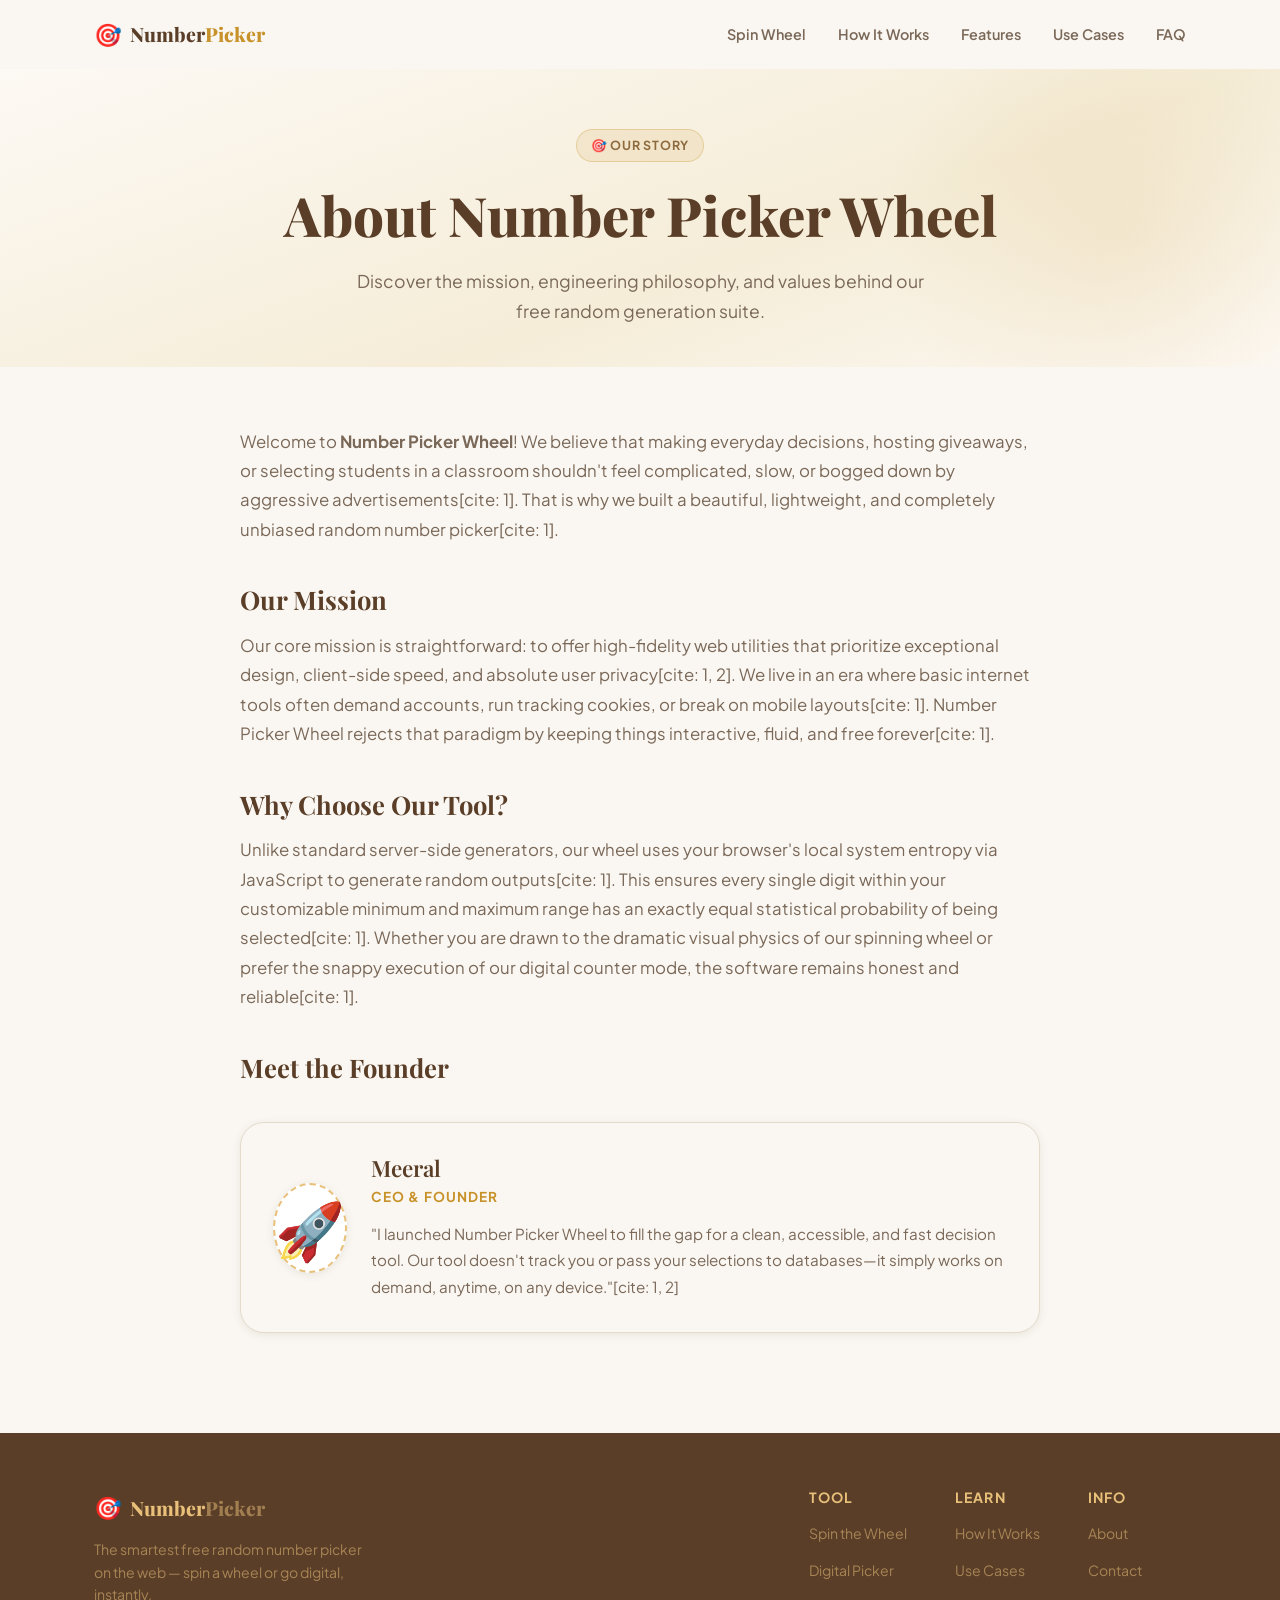
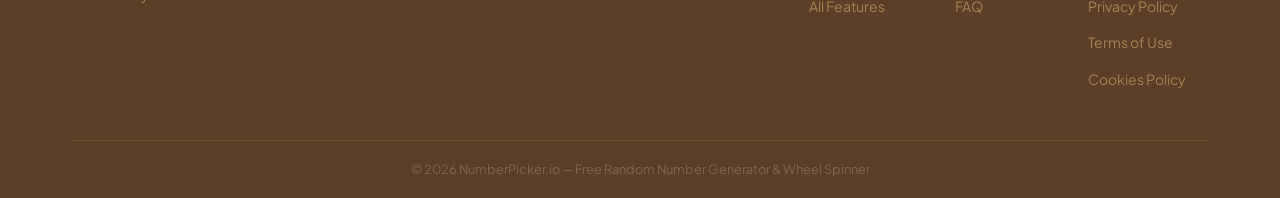
==== about.html @ 6db98307 "Create about.html" ====
<!DOCTYPE html>
<html lang="en">
<head>
  <meta charset="UTF-8" />
  <meta name="viewport" content="width=device-width, initial-scale=1.0" />
  <title>About Us — Number Picker Wheel</title>
  <meta name="description" content="Meet the team behind Number Picker Wheel. Founded by Meeral to provide a clean, fair, and fast random number generation experience." />
  <link rel="canonical" href="https://numberpicker.github.io/about.html" />
  <link rel="icon" type="image/png" sizes="32x32" href="/favicon.png">

  <!-- Fonts -->
  <link rel="preconnect" href="https://fonts.googleapis.com" />
  <link rel="preconnect" href="https://fonts.gstatic.com" crossorigin />
  <link href="https://fonts.googleapis.com/css2?family=Playfair+Display:wght@700;800&family=Plus+Jakarta+Sans:wght@400;600;700;800&display=swap" rel="stylesheet" />

  <link rel="stylesheet" href="css/style.css" />
  <style>
    .about-page-content {
      padding: 60px 0 100px;
      max-width: 800px;
      margin: 0 auto;
    }
    .about-page-content h2 {
      font-size: 1.6rem;
      margin: 40px 0 16px;
      color: var(--brown);
    }
    .about-page-content p {
      margin-bottom: 20px;
      font-size: 1.05rem;
      line-height: 1.75;
    }
    .team-card {
      background: var(--cream);
      border: 1px solid var(--cream-border);
      border-radius: var(--radius-lg);
      padding: 32px;
      margin-top: 40px;
      display: flex;
      align-items: center;
      gap: 24px;
      box-shadow: var(--shadow-sm);
    }
    .team-avatar {
      font-size: 3.5rem;
      background: var(--white);
      width: 90px;
      height: 90px;
      display: flex;
      align-items: center;
      justify-content: center;
      border-radius: 50%;
      box-shadow: var(--shadow-sm);
      border: 2px dashed var(--gold-light);
    }
    .team-info h3 {
      font-size: 1.4rem;
      margin-bottom: 4px;
    }
    .team-role {
      font-size: 0.85rem;
      text-transform: uppercase;
      letter-spacing: 0.08em;
      color: var(--gold);
      font-weight: 700;
      margin-bottom: 12px;
    }
    @media (max-width: 640px) {
      .team-card { flex-direction: column; text-align: center; padding: 24px; }
    }
  </style>
</head>
<body>

<!-- Header Placeholder -->
<div id="header-placeholder"></div>

<!-- ═══════════════════════════════════════════════════════
     HERO SECTION
═══════════════════════════════════════════════════════ -->
<section class="hero" style="padding: 60px 0 40px; text-align: center;">
  <div class="container">
    <div class="hero-badge">🎯 Our Story</div>
    <h1>About Number Picker Wheel</h1>
    <p class="hero-sub" style="margin-bottom: 0; max-width: 600px; margin-left: auto; margin-right: auto;">
      Discover the mission, engineering philosophy, and values behind our free random generation suite.
    </p>
  </div>
</section>

<!-- ═══════════════════════════════════════════════════════
     CONTENT SECTION
═══════════════════════════════════════════════════════ -->
<div class="container">
  <article class="about-page-content">
    <p>Welcome to <strong>Number Picker Wheel</strong>! We believe that making everyday decisions, hosting giveaways, or selecting students in a classroom shouldn't feel complicated, slow, or bogged down by aggressive advertisements[cite: 1]. That is why we built a beautiful, lightweight, and completely unbiased random number picker[cite: 1].</p>
    
    <h2>Our Mission</h2>
    <p>Our core mission is straightforward: to offer high-fidelity web utilities that prioritize exceptional design, client-side speed, and absolute user privacy[cite: 1, 2]. We live in an era where basic internet tools often demand accounts, run tracking cookies, or break on mobile layouts[cite: 1]. Number Picker Wheel rejects that paradigm by keeping things interactive, fluid, and free forever[cite: 1].</p>

    <h2>Why Choose Our Tool?</h2>
    <p>Unlike standard server-side generators, our wheel uses your browser's local system entropy via JavaScript to generate random outputs[cite: 1]. This ensures every single digit within your customizable minimum and maximum range has an exactly equal statistical probability of being selected[cite: 1]. Whether you are drawn to the dramatic visual physics of our spinning wheel or prefer the snappy execution of our digital counter mode, the software remains honest and reliable[cite: 1].</p>

    <h2>Meet the Founder</h2>
    <div class="team-card">
      <div class="team-avatar" aria-hidden="true">🚀</div>
      <div class="team-info">
        <h3>Meeral</h3>
        <div class="team-role">CEO &amp; Founder</div>
        <p style="margin: 0; font-size: 0.95rem;">"I launched Number Picker Wheel to fill the gap for a clean, accessible, and fast decision tool. Our tool doesn't track you or pass your selections to databases—it simply works on demand, anytime, on any device."[cite: 1, 2]</p>
      </div>
    </div>
  </article>
</div>

<!-- Footer Placeholder -->
<div id="footer-placeholder"></div>

<!-- Scripts -->
<script src="js/header.js" defer></script>
<script src="js/footer.js" defer></script>

</body>
</html>
---- css/style.css ----
/* ============================================================
   NUMBER PICKER — Stylesheet
   ============================================================ */

/* ── Tokens ─────────────────────────────────────────────── */
:root {
  --cream: #FAF7F2;
  --cream-dark: #F0EBE1;
  --cream-border: #E4DBCC;
  --gold: #C8922A;
  --gold-light: #E8C07A;
  --gold-dark: #8E6B3E;
  --brown: #5A3E28;
  --brown-light: #7A5230;
  --red: #C0392B;
  --text: #2C1810;
  --text-muted: #7A6858;
  --text-light: #A89380;
  --white: #FFFFFF;
  --shadow-sm: 0 2px 8px rgba(90,62,40,0.10);
  --shadow-md: 0 6px 24px rgba(90,62,40,0.13);
  --shadow-lg: 0 16px 48px rgba(90,62,40,0.16);
  --radius: 16px;
  --radius-sm: 10px;
  --radius-lg: 24px;
  --transition: 0.25s ease;
}

/* ── Reset ───────────────────────────────────────────────── */
*, *::before, *::after { box-sizing: border-box; margin: 0; padding: 0; }
html { scroll-behavior: smooth; font-size: 16px; }
body {
  font-family: 'Plus Jakarta Sans', sans-serif;
  background: var(--cream);
  color: var(--text);
  line-height: 1.65;
  overflow-x: hidden;
}
img { max-width: 100%; display: block; }
a { color: var(--gold-dark); text-decoration: none; }
a:hover { color: var(--gold); }
ul { list-style: none; }
button { cursor: pointer; border: none; background: none; font-family: inherit; }

/* ── Typography ──────────────────────────────────────────── */
h1, h2, h3, h4 {
  font-family: 'Playfair Display', serif;
  line-height: 1.2;
  color: var(--brown);
}
h1 { font-size: clamp(2.2rem, 5vw, 3.4rem); font-weight: 800; }
h2 { font-size: clamp(1.6rem, 3.5vw, 2.4rem); font-weight: 700; }
h3 { font-size: 1.25rem; font-weight: 600; }
p { color: var(--text-muted); }

/* ── Layout ──────────────────────────────────────────────── */
.container { max-width: 1140px; margin: 0 auto; padding: 0 24px; }
.section { padding: 80px 0; }
.section-label {
  display: inline-block;
  font-size: 0.75rem;
  font-weight: 700;
  letter-spacing: 0.12em;
  text-transform: uppercase;
  color: var(--gold);
  background: rgba(200,146,42,0.1);
  padding: 4px 12px;
  border-radius: 100px;
  margin-bottom: 14px;
}
.section-header { text-align: center; margin-bottom: 56px; }
.section-header p { max-width: 560px; margin: 12px auto 0; font-size: 1.05rem; }

.hidden { display: none !important; }

/* ── Header ──────────────────────────────────────────────── */
.site-header {
  position: sticky;
  top: 0;
  z-index: 100;
  background: rgba(250,247,242,0.92);
  backdrop-filter: blur(14px);
  border-bottom: 1px solid transparent;
  transition: border-color var(--transition), box-shadow var(--transition);
}
.site-header.scrolled {
  border-color: var(--cream-border);
  box-shadow: var(--shadow-sm);
}
.header-inner {
  display: flex;
  align-items: center;
  justify-content: space-between;
  height: 68px;
  max-width: 1140px;
  margin: 0 auto;
  padding: 0 24px;
}
.logo {
  display: flex;
  align-items: center;
  gap: 8px;
  font-family: 'Playfair Display', serif;
  font-size: 1.22rem;
  font-weight: 800;
  color: var(--brown);
}
.logo:hover { color: var(--brown); }
.logo-icon { font-size: 1.4rem; }
.logo-dot { color: var(--gold); }
.main-nav ul { display: flex; gap: 32px; align-items: center; }
.main-nav a {
  font-size: 0.9rem;
  font-weight: 600;
  color: var(--text-muted);
  transition: color var(--transition);
}
.main-nav a:hover { color: var(--brown); }
.hamburger { display: none; flex-direction: column; gap: 5px; padding: 4px; }
.hamburger span {
  display: block; width: 22px; height: 2px;
  background: var(--brown);
  border-radius: 2px;
  transition: transform 0.2s, opacity 0.2s;
}
.hamburger.active span:nth-child(1) { transform: translateY(7px) rotate(45deg); }
.hamburger.active span:nth-child(2) { opacity: 0; }
.hamburger.active span:nth-child(3) { transform: translateY(-7px) rotate(-45deg); }
.mobile-nav {
  display: none;
  background: var(--white);
  border-top: 1px solid var(--cream-border);
  padding: 16px 24px;
}
.mobile-nav.open { display: block; }
.mobile-nav ul { display: flex; flex-direction: column; gap: 4px; }
.mobile-nav a {
  display: block;
  padding: 10px 0;
  font-weight: 600;
  color: var(--text-muted);
  border-bottom: 1px solid var(--cream-border);
}
.mobile-nav a:hover { color: var(--brown); }

/* ── Hero ────────────────────────────────────────────────── */
.hero {
  padding: 80px 0 60px;
  background: linear-gradient(160deg, #FDF9F4 0%, #F5EDD8 60%, #FDF9F4 100%);
  position: relative;
  overflow: hidden;
}
.hero::before {
  content: '';
  position: absolute;
  top: -80px; right: -80px;
  width: 480px; height: 480px;
  background: radial-gradient(circle, rgba(200,146,42,0.12) 0%, transparent 70%);
  border-radius: 50%;
  pointer-events: none;
}
.hero-inner {
  display: grid;
  grid-template-columns: 1fr 1fr;
  gap: 56px;
  align-items: center;
}
.hero-badge {
  display: inline-flex;
  align-items: center;
  gap: 6px;
  background: rgba(200,146,42,0.12);
  border: 1px solid rgba(200,146,42,0.3);
  border-radius: 100px;
  padding: 5px 14px;
  font-size: 0.78rem;
  font-weight: 700;
  color: var(--gold-dark);
  letter-spacing: 0.06em;
  text-transform: uppercase;
  margin-bottom: 20px;
}
.hero h1 { margin-bottom: 20px; }
.hero h1 em {
  font-style: normal;
  color: var(--gold);
  position: relative;
}
.hero-sub {
  font-size: 1.1rem;
  line-height: 1.7;
  color: var(--text-muted);
  margin-bottom: 36px;
}
.hero-ctas { display: flex; gap: 14px; flex-wrap: wrap; }
.btn-primary {
  display: inline-flex;
  align-items: center;
  gap: 8px;
  background: var(--gold);
  color: var(--white);
  font-weight: 700;
  font-size: 0.95rem;
  padding: 13px 28px;
  border-radius: 100px;
  transition: background var(--transition), transform 0.15s, box-shadow var(--transition);
  box-shadow: 0 4px 16px rgba(200,146,42,0.35);
}
.btn-primary:hover {
  background: var(--gold-dark);
  color: var(--white);
  transform: translateY(-2px);
  box-shadow: 0 8px 24px rgba(200,146,42,0.4);
}
.btn-outline {
  display: inline-flex;
  align-items: center;
  gap: 8px;
  background: transparent;
  color: var(--brown);
  font-weight: 700;
  font-size: 0.95rem;
  padding: 12px 26px;
  border-radius: 100px;
  border: 2px solid var(--cream-border);
  transition: border-color var(--transition), background var(--transition);
}
.btn-outline:hover {
  border-color: var(--gold-light);
  background: rgba(200,146,42,0.06);
  color: var(--brown);
}
.hero-stats {
  display: flex;
  gap: 32px;
  margin-top: 40px;
  padding-top: 32px;
  border-top: 1px solid var(--cream-border);
}
.hero-stat-num {
  font-family: 'Playfair Display', serif;
  font-size: 1.8rem;
  font-weight: 800;
  color: var(--brown);
}
.hero-stat-label { font-size: 0.82rem; color: var(--text-light); font-weight: 600; }
.hero-visual { display: flex; justify-content: center; align-items: center; }
.hero-wheel-preview {
  width: 280px; height: 280px;
  background: var(--white);
  border-radius: 50%;
  box-shadow: var(--shadow-lg);
  display: flex; align-items: center; justify-content: center;
  font-size: 7rem;
  animation: float 4s ease-in-out infinite;
  position: relative;
}
.hero-wheel-preview::after {
  content: '';
  position: absolute;
  inset: -12px;
  border-radius: 50%;
  border: 3px dashed rgba(200,146,42,0.25);
  animation: spin-slow 20s linear infinite;
}
@keyframes float { 0%,100%{transform:translateY(0);} 50%{transform:translateY(-14px);} }
@keyframes spin-slow { to { transform: rotate(360deg); } }

/* ── APP SECTION ─────────────────────────────────────────── */
#app {
  padding: 72px 0;
  background: var(--white);
}
.app-grid {
  display: grid;
  grid-template-columns: 1fr 340px;
  gap: 40px;
  align-items: start;
}
.app-main-card {
  background: var(--cream);
  border: 1px solid var(--cream-border);
  border-radius: var(--radius-lg);
  padding: 36px;
  box-shadow: var(--shadow-md);
}
.app-title-row {
  display: flex;
  align-items: center;
  justify-content: space-between;
  margin-bottom: 28px;
  flex-wrap: wrap;
  gap: 12px;
}
.app-title-row h2 { font-size: 1.5rem; }

/* Mode toggle button */
.mode-toggle-btn {
  display: inline-flex;
  align-items: center;
  gap: 8px;
  background: var(--brown);
  color: var(--cream);
  font-size: 0.88rem;
  font-weight: 700;
  padding: 9px 20px;
  border-radius: 100px;
  transition: background var(--transition), transform 0.15s;
}
.mode-toggle-btn:hover { background: var(--gold-dark); transform: translateY(-1px); }
.mode-toggle-btn.digital-active { background: var(--gold); }
.mode-icon { font-size: 1rem; }

/* Wheel canvas area */
#wheel-section { display: flex; flex-direction: column; align-items: center; gap: 20px; }
.canvas-wrap {
  position: relative;
  width: 100%;
  max-width: 420px;
}
#wheel-canvas { display: block; width: 100%; height: auto; border-radius: 50%; }
.spin-btn {
  display: flex;
  align-items: center;
  justify-content: center;
  gap: 10px;
  width: 100%;
  max-width: 320px;
  background: var(--gold);
  color: var(--white);
  font-size: 1.15rem;
  font-weight: 800;
  padding: 16px 32px;
  border-radius: 100px;
  box-shadow: 0 6px 20px rgba(200,146,42,0.38);
  transition: background var(--transition), transform 0.15s, box-shadow var(--transition);
}
.spin-btn:hover:not(:disabled) {
  background: var(--gold-dark);
  transform: translateY(-2px);
  box-shadow: 0 10px 28px rgba(200,146,42,0.45);
}
.spin-btn:disabled { opacity: 0.65; cursor: not-allowed; transform: none; }

/* Result display */
.result-area {
  display: flex;
  align-items: center;
  gap: 14px;
  background: var(--white);
  border: 2px solid var(--cream-border);
  border-radius: var(--radius);
  padding: 16px 22px;
  width: 100%;
  max-width: 320px;
}
.result-label { font-size: 0.82rem; font-weight: 700; color: var(--text-light); text-transform: uppercase; letter-spacing: 0.08em; }
#result-display {
  font-family: 'Playfair Display', serif;
  font-size: 2.4rem;
  font-weight: 800;
  color: var(--brown);
  min-width: 70px;
  flex: 1;
  text-align: center;
}
#result-display.pop { animation: pop 0.45s cubic-bezier(0.34,1.56,0.64,1); }
@keyframes pop { 0%{transform:scale(0.7);opacity:0.4;} 100%{transform:scale(1);opacity:1;} }

.copy-btn {
  background: var(--cream-dark);
  color: var(--text-muted);
  font-size: 0.8rem;
  font-weight: 700;
  padding: 6px 14px;
  border-radius: 100px;
  transition: background var(--transition), color var(--transition);
}
.copy-btn:hover { background: var(--gold-light); color: var(--brown); }

/* Digital mode */
#digital-section { display: flex; flex-direction: column; align-items: center; gap: 24px; }
.digital-display {
  background: var(--brown);
  border-radius: var(--radius-lg);
  padding: 40px 60px;
  text-align: center;
  width: 100%;
  max-width: 420px;
  box-shadow: var(--shadow-md), inset 0 2px 0 rgba(255,255,255,0.08);
  position: relative;
  overflow: hidden;
}
.digital-display::before {
  content: '';
  position: absolute;
  inset: 0;
  background: repeating-linear-gradient(0deg, transparent, transparent 3px, rgba(255,255,255,0.02) 4px);
  pointer-events: none;
}
.digital-label {
  font-size: 0.7rem;
  font-weight: 700;
  letter-spacing: 0.15em;
  text-transform: uppercase;
  color: rgba(232,192,122,0.6);
  margin-bottom: 12px;
  font-family: 'Plus Jakarta Sans', monospace;
}
#digital-result {
  font-family: 'Playfair Display', serif;
  font-size: clamp(4rem, 10vw, 6rem);
  font-weight: 800;
  color: var(--gold-light);
  letter-spacing: -0.02em;
  display: block;
  text-shadow: 0 0 40px rgba(232,192,122,0.4);
  transition: color 0.05s;
}
#digital-result.rolling { color: rgba(232,192,122,0.5); }
#digital-result.final-pop { animation: pop 0.5s cubic-bezier(0.34,1.56,0.64,1); }
.digital-range {
  margin-top: 10px;
  font-size: 0.8rem;
  color: rgba(232,192,122,0.4);
  font-family: 'Plus Jakarta Sans', sans-serif;
}
.generate-btn {
  width: 100%;
  max-width: 320px;
  background: var(--gold);
  color: var(--white);
  font-size: 1.1rem;
  font-weight: 800;
  padding: 15px 28px;
  border-radius: 100px;
  box-shadow: 0 6px 20px rgba(200,146,42,0.38);
  transition: background var(--transition), transform 0.15s;
}
.generate-btn:hover:not(:disabled) { background: var(--gold-dark); transform: translateY(-2px); }
.generate-btn:disabled { opacity: 0.65; cursor: not-allowed; }

/* Settings sidebar */
.settings-card {
  background: var(--cream);
  border: 1px solid var(--cream-border);
  border-radius: var(--radius-lg);
  padding: 28px;
  box-shadow: var(--shadow-sm);
}
.settings-card h3 {
  font-size: 1rem;
  margin-bottom: 20px;
  padding-bottom: 14px;
  border-bottom: 1px solid var(--cream-border);
  color: var(--brown);
}
.form-group { margin-bottom: 18px; }
.form-group label {
  display: block;
  font-size: 0.8rem;
  font-weight: 700;
  color: var(--text-muted);
  text-transform: uppercase;
  letter-spacing: 0.08em;
  margin-bottom: 7px;
}
.form-group input {
  width: 100%;
  padding: 10px 14px;
  border: 1.5px solid var(--cream-border);
  border-radius: var(--radius-sm);
  background: var(--white);
  font-family: inherit;
  font-size: 0.95rem;
  color: var(--text);
  transition: border-color var(--transition);
}
.form-group input:focus {
  outline: none;
  border-color: var(--gold);
}
.form-hint { font-size: 0.75rem; color: var(--text-light); margin-top: 5px; }

/* History */
.history-card {
  background: var(--white);
  border: 1px solid var(--cream-border);
  border-radius: var(--radius-lg);
  padding: 24px 28px;
  margin-top: 20px;
  box-shadow: var(--shadow-sm);
}
.history-header {
  display: flex;
  justify-content: space-between;
  align-items: center;
  margin-bottom: 16px;
}
.history-header h3 { font-size: 0.95rem; color: var(--brown); }
.history-badge {
  background: var(--gold-light);
  color: var(--brown);
  font-size: 0.72rem;
  font-weight: 700;
  padding: 2px 9px;
  border-radius: 100px;
}
.clear-btn {
  font-size: 0.75rem;
  font-weight: 700;
  color: var(--text-light);
  padding: 4px 10px;
  border-radius: 100px;
  border: 1px solid var(--cream-border);
  transition: color var(--transition), border-color var(--transition);
}
.clear-btn:hover { color: var(--red); border-color: var(--red); }
.history-list { max-height: 200px; overflow-y: auto; }
.history-empty { text-align: center; color: var(--text-light); font-size: 0.88rem; padding: 16px 0; }
.history-item {
  display: flex;
  justify-content: space-between;
  align-items: center;
  padding: 8px 0;
  border-bottom: 1px solid var(--cream-border);
  font-size: 0.88rem;
}
.history-item:last-child { border-bottom: none; }
.history-item.newest .h-num { color: var(--gold); font-weight: 800; }
.h-num { font-family: 'Playfair Display', serif; font-size: 1.1rem; font-weight: 700; color: var(--brown); }
.h-time { color: var(--text-light); font-size: 0.75rem; }

/* Confetti */
#confetti-container { position: fixed; top: 0; left: 0; width: 100%; height: 100%; pointer-events: none; z-index: 9999; }
.confetti-piece {
  position: absolute;
  top: -12px;
  animation: confettiFall linear forwards;
}
@keyframes confettiFall {
  0%  { transform: translateY(0) rotate(0deg); opacity: 1; }
  100%{ transform: translateY(100vh) rotate(720deg); opacity: 0; }
}

/* ── How It Works ─────────────────────────────────────────── */
#how-it-works { background: var(--cream); }
.steps-grid {
  display: grid;
  grid-template-columns: repeat(3, 1fr);
  gap: 32px;
}
.step-card {
  background: var(--white);
  border: 1px solid var(--cream-border);
  border-radius: var(--radius-lg);
  padding: 32px 28px;
  text-align: center;
  box-shadow: var(--shadow-sm);
  transition: transform var(--transition), box-shadow var(--transition);
}
.step-card:hover { transform: translateY(-4px); box-shadow: var(--shadow-md); }
.step-icon {
  width: 64px; height: 64px;
  background: linear-gradient(135deg, var(--gold-light), var(--gold));
  border-radius: 50%;
  display: flex; align-items: center; justify-content: center;
  font-size: 1.7rem;
  margin: 0 auto 20px;
  box-shadow: 0 6px 20px rgba(200,146,42,0.25);
}
.step-card h3 { margin-bottom: 10px; font-size: 1.1rem; }

/* ── Features ────────────────────────────────────────────── */
#features { background: var(--white); }
.features-grid {
  display: grid;
  grid-template-columns: repeat(3, 1fr);
  gap: 24px;
}
.feature-card {
  background: var(--cream);
  border: 1px solid var(--cream-border);
  border-radius: var(--radius);
  padding: 26px 22px;
  transition: transform var(--transition), box-shadow var(--transition);
}
.feature-card:hover { transform: translateY(-3px); box-shadow: var(--shadow-sm); }
.feature-icon { font-size: 1.8rem; margin-bottom: 14px; }
.feature-card h3 { font-size: 1rem; margin-bottom: 8px; }
.feature-card p { font-size: 0.88rem; }

/* ── Use Cases ───────────────────────────────────────────── */
#use-cases { background: var(--cream); }
.usecases-grid {
  display: grid;
  grid-template-columns: repeat(2, 1fr);
  gap: 24px;
}
.usecase-card {
  background: var(--white);
  border: 1px solid var(--cream-border);
  border-radius: var(--radius-lg);
  padding: 28px;
  display: flex;
  gap: 20px;
  align-items: flex-start;
  transition: transform var(--transition), box-shadow var(--transition);
}
.usecase-card:hover { transform: translateY(-3px); box-shadow: var(--shadow-sm); }
.usecase-emoji { font-size: 2rem; flex-shrink: 0; margin-top: 2px; }
.usecase-card h3 { font-size: 1rem; margin-bottom: 6px; }
.usecase-card p { font-size: 0.88rem; }

/* ── Keywords / SEO text ─────────────────────────────────── */
#keywords { background: var(--white); padding: 64px 0; }
.keywords-grid {
  display: grid;
  grid-template-columns: 1fr 1fr;
  gap: 40px;
  align-items: center;
}
.keywords-content h2 { margin-bottom: 16px; }
.keywords-content p { margin-bottom: 14px; font-size: 0.97rem; }
.keyword-pills {
  display: flex;
  flex-wrap: wrap;
  gap: 10px;
  margin-top: 22px;
}
.keyword-pill {
  background: var(--cream);
  border: 1px solid var(--cream-border);
  border-radius: 100px;
  padding: 5px 14px;
  font-size: 0.82rem;
  font-weight: 600;
  color: var(--brown-light);
  transition: background var(--transition), border-color var(--transition);
}
.keyword-pill:hover { background: var(--gold-light); border-color: var(--gold); }
.keywords-visual {
  background: var(--cream);
  border: 1px solid var(--cream-border);
  border-radius: var(--radius-lg);
  padding: 32px;
}
.keywords-visual h3 { margin-bottom: 20px; font-size: 1.1rem; }
.tool-comparison { display: flex; flex-direction: column; gap: 12px; }
.comparison-row {
  display: flex;
  align-items: center;
  justify-content: space-between;
  padding: 12px 16px;
  background: var(--white);
  border-radius: var(--radius-sm);
  font-size: 0.9rem;
  font-weight: 600;
  color: var(--text-muted);
}
.comparison-check { color: var(--gold); font-size: 1.1rem; }

/* ── About ───────────────────────────────────────────────── */
#about {
  background: linear-gradient(135deg, var(--brown) 0%, #3D2412 100%);
  padding: 80px 0;
}
#about .section-label { background: rgba(232,192,122,0.15); color: var(--gold-light); }
#about h2 { color: var(--gold-light); }
.about-inner {
  display: grid;
  grid-template-columns: 1fr 1fr;
  gap: 60px;
  align-items: center;
}
.about-text p { color: rgba(232,192,122,0.7); margin-bottom: 14px; font-size: 0.97rem; }
.about-cards { display: flex; flex-direction: column; gap: 16px; }
.about-card {
  background: rgba(255,255,255,0.06);
  border: 1px solid rgba(232,192,122,0.15);
  border-radius: var(--radius);
  padding: 20px 24px;
  display: flex;
  gap: 16px;
  align-items: flex-start;
}
.about-card-icon { font-size: 1.6rem; flex-shrink: 0; }
.about-card h4 { color: var(--gold-light); font-size: 0.95rem; margin-bottom: 4px; }
.about-card p { color: rgba(232,192,122,0.6); font-size: 0.85rem; margin: 0; }

/* ── FAQ ─────────────────────────────────────────────────── */
#faq { background: var(--cream); }
.faq-list { max-width: 760px; margin: 0 auto; display: flex; flex-direction: column; gap: 12px; }
.faq-item {
  background: var(--white);
  border: 1.5px solid var(--cream-border);
  border-radius: var(--radius);
  overflow: hidden;
  transition: border-color var(--transition);
}
.faq-item.open { border-color: var(--gold-light); }
.faq-question {
  width: 100%;
  text-align: left;
  display: flex;
  justify-content: space-between;
  align-items: center;
  padding: 20px 24px;
  font-family: 'Playfair Display', serif;
  font-size: 1.02rem;
  font-weight: 700;
  color: var(--brown);
  background: none;
  gap: 16px;
  transition: color var(--transition);
}
.faq-question:hover { color: var(--gold-dark); }
.faq-icon {
  width: 26px; height: 26px; flex-shrink: 0;
  background: var(--cream);
  border-radius: 50%;
  display: flex; align-items: center; justify-content: center;
  font-size: 1.1rem;
  transition: transform 0.25s, background var(--transition);
}
.faq-item.open .faq-icon { transform: rotate(45deg); background: var(--gold-light); }
.faq-answer {
  max-height: 0;
  overflow: hidden;
  transition: max-height 0.35s ease, padding 0.2s;
  padding: 0 24px;
}
.faq-item.open .faq-answer { max-height: 400px; padding: 0 24px 20px; }
.faq-answer p { font-size: 0.93rem; line-height: 1.7; }

/* ── Footer ──────────────────────────────────────────────── */
.site-footer {
  background: var(--brown);
  color: rgba(232,192,122,0.8);
  padding: 56px 0 0;
}
.footer-inner {
  display: flex;
  justify-content: space-between;
  gap: 48px;
  max-width: 1140px;
  margin: 0 auto;
  padding: 0 24px 48px;
  flex-wrap: wrap;
}
.site-footer .logo { color: var(--gold-light); }
.site-footer .logo-dot { color: rgba(232,192,122,0.5); }
.footer-tagline { font-size: 0.88rem; color: rgba(232,192,122,0.55); margin-top: 12px; max-width: 280px; line-height: 1.6; }
.footer-links { display: flex; gap: 48px; flex-wrap: wrap; }
.footer-col h4 { color: var(--gold-light); font-size: 0.88rem; font-family: 'Plus Jakarta Sans', sans-serif; font-weight: 700; text-transform: uppercase; letter-spacing: 0.08em; margin-bottom: 14px; }
.footer-col ul { display: flex; flex-direction: column; gap: 10px; }
.footer-col a { font-size: 0.88rem; color: rgba(232,192,122,0.55); transition: color var(--transition); }
.footer-col a:hover { color: var(--gold-light); }
.footer-bottom {
  border-top: 1px solid rgba(232,192,122,0.12);
  padding: 18px 24px;
  text-align: center;
  font-size: 0.8rem;
  color: rgba(232,192,122,0.35);
  max-width: 1140px;
  margin: 0 auto;
}

/* ── Scroll animations ────────────────────────────────────── */
.animate-on-scroll { opacity: 0; transform: translateY(24px); transition: opacity 0.55s ease, transform 0.55s ease; }
.animate-on-scroll.in-view { opacity: 1; transform: translateY(0); }
.animate-on-scroll[data-delay="1"] { transition-delay: 0.1s; }
.animate-on-scroll[data-delay="2"] { transition-delay: 0.2s; }
.animate-on-scroll[data-delay="3"] { transition-delay: 0.3s; }
.animate-on-scroll[data-delay="4"] { transition-delay: 0.4s; }
.animate-on-scroll[data-delay="5"] { transition-delay: 0.5s; }

/* ── Responsive ──────────────────────────────────────────── */
@media (max-width: 900px) {
  .hero-inner { grid-template-columns: 1fr; }
  .hero-visual { display: none; }
  .app-grid { grid-template-columns: 1fr; }
  .steps-grid { grid-template-columns: 1fr; }
  .features-grid { grid-template-columns: repeat(2, 1fr); }
  .usecases-grid { grid-template-columns: 1fr; }
  .keywords-grid { grid-template-columns: 1fr; }
  .about-inner { grid-template-columns: 1fr; }
}
@media (max-width: 640px) {
  .main-nav { display: none; }
  .hamburger { display: flex; }
  .features-grid { grid-template-columns: 1fr; }
  .footer-inner { flex-direction: column; gap: 32px; }
  .footer-links { gap: 28px; }
  .hero-stats { flex-wrap: wrap; gap: 20px; }
  .section { padding: 56px 0; }
  .app-main-card { padding: 22px; }
}
@media (prefers-reduced-motion: reduce) {
  *, *::before, *::after { animation-duration: 0.01ms !important; transition-duration: 0.01ms !important; }
}
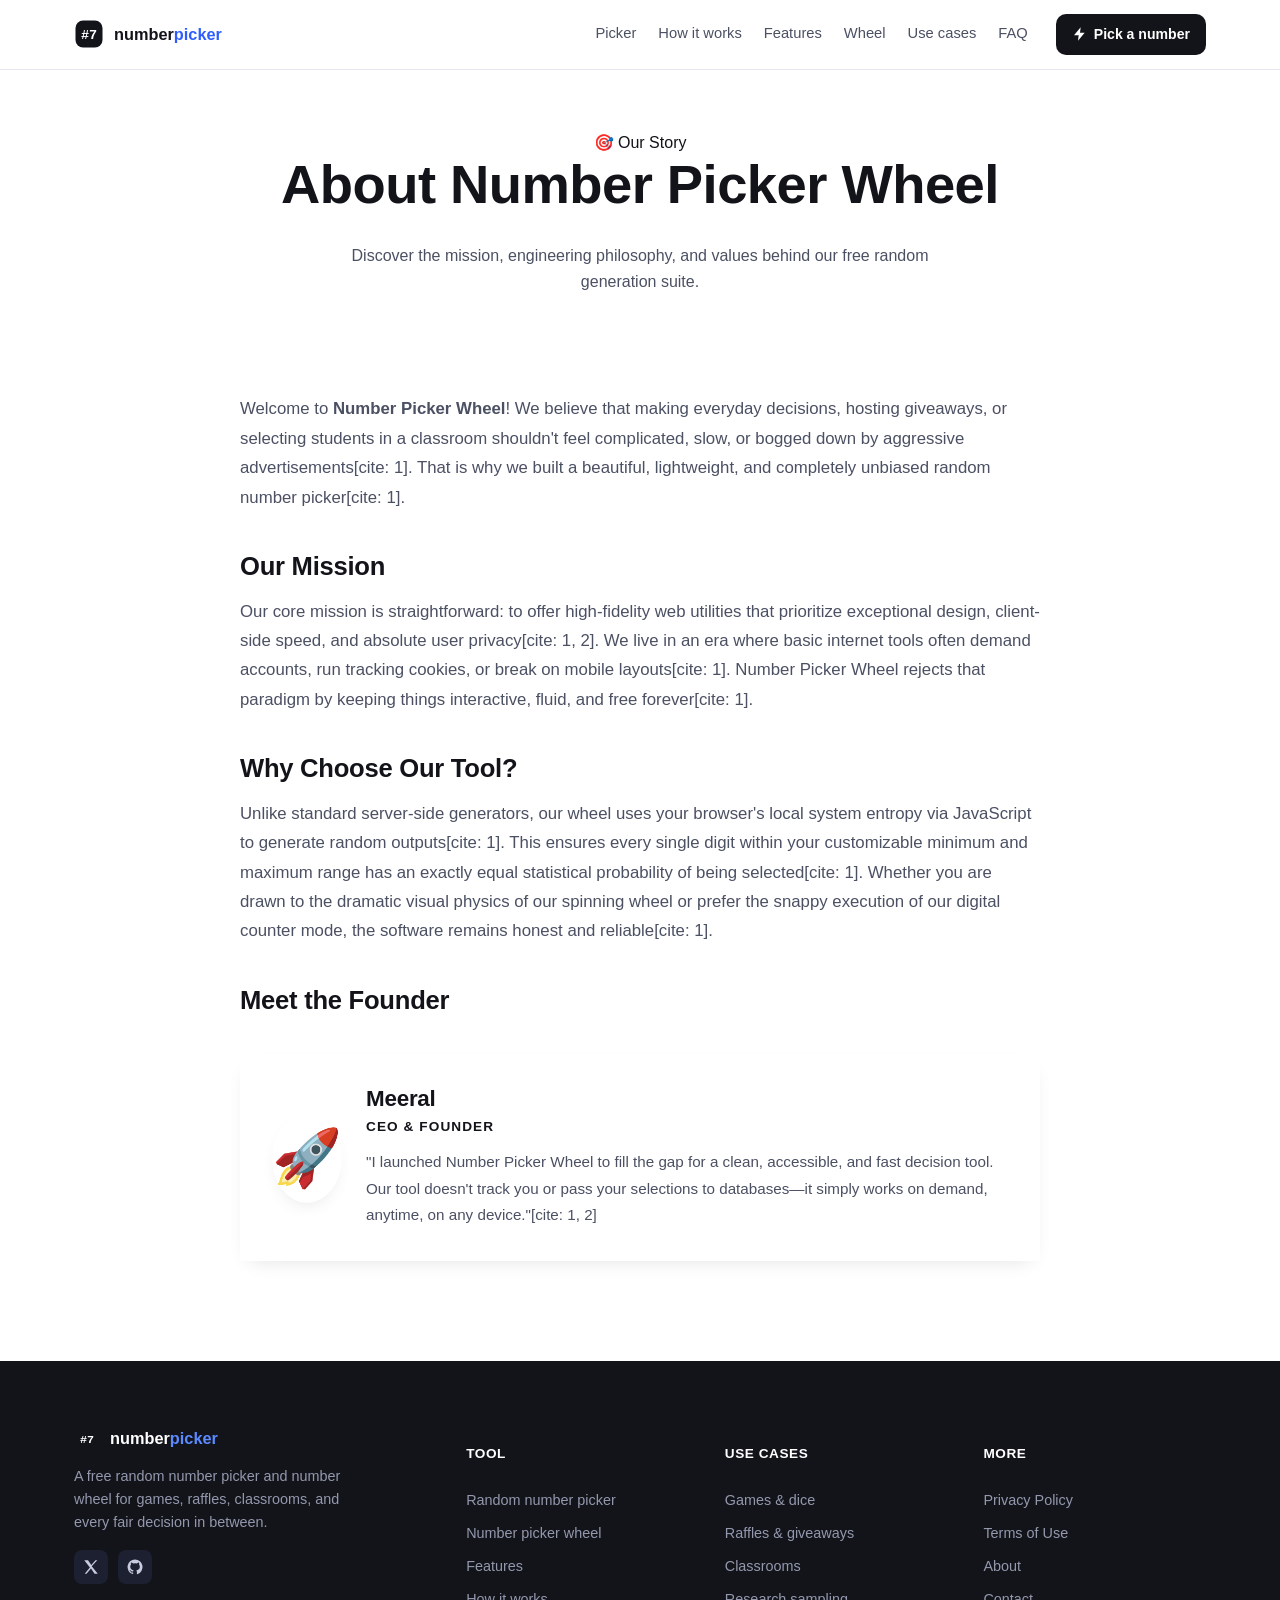
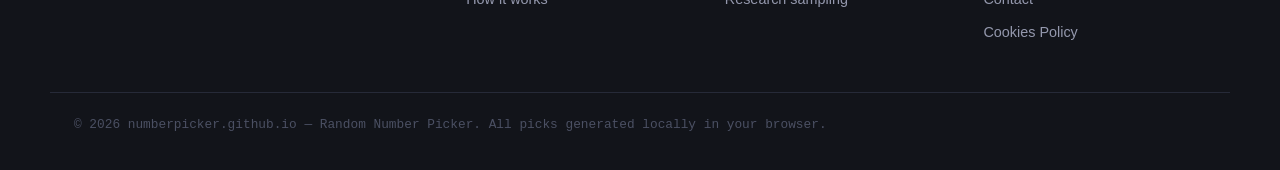
==== commit 44c14294: "Update about.html" ====
--- a/about.html
+++ b/about.html
@@ -5,7 +5,7 @@
   <meta name="viewport" content="width=device-width, initial-scale=1.0" />
   <title>About Us — Number Picker Wheel</title>
   <meta name="description" content="Meet the team behind Number Picker Wheel. Founded by Meeral to provide a clean, fair, and fast random number generation experience." />
-  <link rel="canonical" href="https://numberpicker.github.io/about.html" />
+  <link rel="canonical" href="https://numberpicker.github.io/about" />
   <link rel="icon" type="image/png" sizes="32x32" href="/favicon.png">
 
   <!-- Fonts -->
@@ -13,7 +13,7 @@
   <link rel="preconnect" href="https://fonts.gstatic.com" crossorigin />
   <link href="https://fonts.googleapis.com/css2?family=Playfair+Display:wght@700;800&family=Plus+Jakarta+Sans:wght@400;600;700;800&display=swap" rel="stylesheet" />
 
-  <link rel="stylesheet" href="css/style.css" />
+  <link rel="stylesheet" href="/css/style.css" />
   <style>
     .about-page-content {
       padding: 60px 0 100px;
@@ -73,7 +73,7 @@
 <body>
 
 <!-- Header Placeholder -->
-<div id="header-placeholder"></div>
+<div id="site-header"></div>
 
 <!-- ═══════════════════════════════════════════════════════
      HERO SECTION
@@ -113,12 +113,11 @@
   </article>
 </div>
 
-<!-- Footer Placeholder -->
-<div id="footer-placeholder"></div>
+<div id="site-footer"></div>
 
-<!-- Scripts -->
-<script src="js/header.js" defer></script>
-<script src="js/footer.js" defer></script>
+<script src="/js/header.js"></script>
+<script src="/js/footer.js"></script>
+<script src="/js/main.js"></script>
 
 </body>
 </html>
--- a/css/style.css
+++ b/css/style.css
@@ -1,801 +1,412 @@
-/* ============================================================
-   NUMBER PICKER — Stylesheet
-   ============================================================ */
-
-/* ── Tokens ─────────────────────────────────────────────── */
-:root {
-  --cream: #FAF7F2;
-  --cream-dark: #F0EBE1;
-  --cream-border: #E4DBCC;
-  --gold: #C8922A;
-  --gold-light: #E8C07A;
-  --gold-dark: #8E6B3E;
-  --brown: #5A3E28;
-  --brown-light: #7A5230;
-  --red: #C0392B;
-  --text: #2C1810;
-  --text-muted: #7A6858;
-  --text-light: #A89380;
-  --white: #FFFFFF;
-  --shadow-sm: 0 2px 8px rgba(90,62,40,0.10);
-  --shadow-md: 0 6px 24px rgba(90,62,40,0.13);
-  --shadow-lg: 0 16px 48px rgba(90,62,40,0.16);
-  --radius: 16px;
-  --radius-sm: 10px;
-  --radius-lg: 24px;
-  --transition: 0.25s ease;
-}
-
-/* ── Reset ───────────────────────────────────────────────── */
-*, *::before, *::after { box-sizing: border-box; margin: 0; padding: 0; }
-html { scroll-behavior: smooth; font-size: 16px; }
-body {
-  font-family: 'Plus Jakarta Sans', sans-serif;
-  background: var(--cream);
-  color: var(--text);
-  line-height: 1.65;
-  overflow-x: hidden;
-}
-img { max-width: 100%; display: block; }
-a { color: var(--gold-dark); text-decoration: none; }
-a:hover { color: var(--gold); }
-ul { list-style: none; }
-button { cursor: pointer; border: none; background: none; font-family: inherit; }
-
-/* ── Typography ──────────────────────────────────────────── */
-h1, h2, h3, h4 {
-  font-family: 'Playfair Display', serif;
-  line-height: 1.2;
-  color: var(--brown);
-}
-h1 { font-size: clamp(2.2rem, 5vw, 3.4rem); font-weight: 800; }
-h2 { font-size: clamp(1.6rem, 3.5vw, 2.4rem); font-weight: 700; }
-h3 { font-size: 1.25rem; font-weight: 600; }
-p { color: var(--text-muted); }
-
-/* ── Layout ──────────────────────────────────────────────── */
-.container { max-width: 1140px; margin: 0 auto; padding: 0 24px; }
-.section { padding: 80px 0; }
-.section-label {
-  display: inline-block;
-  font-size: 0.75rem;
-  font-weight: 700;
-  letter-spacing: 0.12em;
-  text-transform: uppercase;
-  color: var(--gold);
-  background: rgba(200,146,42,0.1);
-  padding: 4px 12px;
-  border-radius: 100px;
-  margin-bottom: 14px;
-}
-.section-header { text-align: center; margin-bottom: 56px; }
-.section-header p { max-width: 560px; margin: 12px auto 0; font-size: 1.05rem; }
-
-.hidden { display: none !important; }
-
-/* ── Header ──────────────────────────────────────────────── */
-.site-header {
-  position: sticky;
-  top: 0;
-  z-index: 100;
-  background: rgba(250,247,242,0.92);
-  backdrop-filter: blur(14px);
-  border-bottom: 1px solid transparent;
-  transition: border-color var(--transition), box-shadow var(--transition);
-}
-.site-header.scrolled {
-  border-color: var(--cream-border);
-  box-shadow: var(--shadow-sm);
-}
-.header-inner {
-  display: flex;
-  align-items: center;
-  justify-content: space-between;
-  height: 68px;
-  max-width: 1140px;
-  margin: 0 auto;
-  padding: 0 24px;
-}
-.logo {
-  display: flex;
-  align-items: center;
-  gap: 8px;
-  font-family: 'Playfair Display', serif;
-  font-size: 1.22rem;
-  font-weight: 800;
-  color: var(--brown);
-}
-.logo:hover { color: var(--brown); }
-.logo-icon { font-size: 1.4rem; }
-.logo-dot { color: var(--gold); }
-.main-nav ul { display: flex; gap: 32px; align-items: center; }
-.main-nav a {
-  font-size: 0.9rem;
-  font-weight: 600;
-  color: var(--text-muted);
-  transition: color var(--transition);
-}
-.main-nav a:hover { color: var(--brown); }
-.hamburger { display: none; flex-direction: column; gap: 5px; padding: 4px; }
-.hamburger span {
-  display: block; width: 22px; height: 2px;
-  background: var(--brown);
-  border-radius: 2px;
-  transition: transform 0.2s, opacity 0.2s;
-}
-.hamburger.active span:nth-child(1) { transform: translateY(7px) rotate(45deg); }
-.hamburger.active span:nth-child(2) { opacity: 0; }
-.hamburger.active span:nth-child(3) { transform: translateY(-7px) rotate(-45deg); }
-.mobile-nav {
-  display: none;
-  background: var(--white);
-  border-top: 1px solid var(--cream-border);
-  padding: 16px 24px;
-}
-.mobile-nav.open { display: block; }
-.mobile-nav ul { display: flex; flex-direction: column; gap: 4px; }
-.mobile-nav a {
-  display: block;
-  padding: 10px 0;
-  font-weight: 600;
-  color: var(--text-muted);
-  border-bottom: 1px solid var(--cream-border);
-}
-.mobile-nav a:hover { color: var(--brown); }
-
-/* ── Hero ────────────────────────────────────────────────── */
-.hero {
-  padding: 80px 0 60px;
-  background: linear-gradient(160deg, #FDF9F4 0%, #F5EDD8 60%, #FDF9F4 100%);
-  position: relative;
-  overflow: hidden;
-}
-.hero::before {
-  content: '';
-  position: absolute;
-  top: -80px; right: -80px;
-  width: 480px; height: 480px;
-  background: radial-gradient(circle, rgba(200,146,42,0.12) 0%, transparent 70%);
-  border-radius: 50%;
-  pointer-events: none;
-}
-.hero-inner {
-  display: grid;
-  grid-template-columns: 1fr 1fr;
-  gap: 56px;
-  align-items: center;
-}
-.hero-badge {
-  display: inline-flex;
-  align-items: center;
-  gap: 6px;
-  background: rgba(200,146,42,0.12);
-  border: 1px solid rgba(200,146,42,0.3);
-  border-radius: 100px;
-  padding: 5px 14px;
-  font-size: 0.78rem;
-  font-weight: 700;
-  color: var(--gold-dark);
-  letter-spacing: 0.06em;
-  text-transform: uppercase;
-  margin-bottom: 20px;
-}
-.hero h1 { margin-bottom: 20px; }
-.hero h1 em {
-  font-style: normal;
-  color: var(--gold);
-  position: relative;
-}
-.hero-sub {
-  font-size: 1.1rem;
-  line-height: 1.7;
-  color: var(--text-muted);
-  margin-bottom: 36px;
-}
-.hero-ctas { display: flex; gap: 14px; flex-wrap: wrap; }
-.btn-primary {
-  display: inline-flex;
-  align-items: center;
-  gap: 8px;
-  background: var(--gold);
-  color: var(--white);
-  font-weight: 700;
-  font-size: 0.95rem;
-  padding: 13px 28px;
-  border-radius: 100px;
-  transition: background var(--transition), transform 0.15s, box-shadow var(--transition);
-  box-shadow: 0 4px 16px rgba(200,146,42,0.35);
-}
-.btn-primary:hover {
-  background: var(--gold-dark);
-  color: var(--white);
-  transform: translateY(-2px);
-  box-shadow: 0 8px 24px rgba(200,146,42,0.4);
-}
-.btn-outline {
-  display: inline-flex;
-  align-items: center;
-  gap: 8px;
-  background: transparent;
-  color: var(--brown);
-  font-weight: 700;
-  font-size: 0.95rem;
-  padding: 12px 26px;
-  border-radius: 100px;
-  border: 2px solid var(--cream-border);
-  transition: border-color var(--transition), background var(--transition);
-}
-.btn-outline:hover {
-  border-color: var(--gold-light);
-  background: rgba(200,146,42,0.06);
-  color: var(--brown);
-}
-.hero-stats {
-  display: flex;
-  gap: 32px;
-  margin-top: 40px;
-  padding-top: 32px;
-  border-top: 1px solid var(--cream-border);
-}
-.hero-stat-num {
-  font-family: 'Playfair Display', serif;
-  font-size: 1.8rem;
-  font-weight: 800;
-  color: var(--brown);
-}
-.hero-stat-label { font-size: 0.82rem; color: var(--text-light); font-weight: 600; }
-.hero-visual { display: flex; justify-content: center; align-items: center; }
-.hero-wheel-preview {
-  width: 280px; height: 280px;
-  background: var(--white);
-  border-radius: 50%;
-  box-shadow: var(--shadow-lg);
-  display: flex; align-items: center; justify-content: center;
-  font-size: 7rem;
-  animation: float 4s ease-in-out infinite;
-  position: relative;
-}
-.hero-wheel-preview::after {
-  content: '';
-  position: absolute;
-  inset: -12px;
-  border-radius: 50%;
-  border: 3px dashed rgba(200,146,42,0.25);
-  animation: spin-slow 20s linear infinite;
-}
-@keyframes float { 0%,100%{transform:translateY(0);} 50%{transform:translateY(-14px);} }
-@keyframes spin-slow { to { transform: rotate(360deg); } }
-
-/* ── APP SECTION ─────────────────────────────────────────── */
-#app {
-  padding: 72px 0;
-  background: var(--white);
-}
-.app-grid {
-  display: grid;
-  grid-template-columns: 1fr 340px;
-  gap: 40px;
-  align-items: start;
-}
-.app-main-card {
-  background: var(--cream);
-  border: 1px solid var(--cream-border);
-  border-radius: var(--radius-lg);
-  padding: 36px;
-  box-shadow: var(--shadow-md);
-}
-.app-title-row {
-  display: flex;
-  align-items: center;
-  justify-content: space-between;
-  margin-bottom: 28px;
-  flex-wrap: wrap;
-  gap: 12px;
-}
-.app-title-row h2 { font-size: 1.5rem; }
-
-/* Mode toggle button */
-.mode-toggle-btn {
-  display: inline-flex;
-  align-items: center;
-  gap: 8px;
-  background: var(--brown);
-  color: var(--cream);
-  font-size: 0.88rem;
-  font-weight: 700;
-  padding: 9px 20px;
-  border-radius: 100px;
-  transition: background var(--transition), transform 0.15s;
-}
-.mode-toggle-btn:hover { background: var(--gold-dark); transform: translateY(-1px); }
-.mode-toggle-btn.digital-active { background: var(--gold); }
-.mode-icon { font-size: 1rem; }
-
-/* Wheel canvas area */
-#wheel-section { display: flex; flex-direction: column; align-items: center; gap: 20px; }
-.canvas-wrap {
-  position: relative;
-  width: 100%;
-  max-width: 420px;
-}
-#wheel-canvas { display: block; width: 100%; height: auto; border-radius: 50%; }
-.spin-btn {
-  display: flex;
-  align-items: center;
-  justify-content: center;
-  gap: 10px;
-  width: 100%;
-  max-width: 320px;
-  background: var(--gold);
-  color: var(--white);
-  font-size: 1.15rem;
-  font-weight: 800;
-  padding: 16px 32px;
-  border-radius: 100px;
-  box-shadow: 0 6px 20px rgba(200,146,42,0.38);
-  transition: background var(--transition), transform 0.15s, box-shadow var(--transition);
-}
-.spin-btn:hover:not(:disabled) {
-  background: var(--gold-dark);
-  transform: translateY(-2px);
-  box-shadow: 0 10px 28px rgba(200,146,42,0.45);
-}
-.spin-btn:disabled { opacity: 0.65; cursor: not-allowed; transform: none; }
-
-/* Result display */
-.result-area {
-  display: flex;
-  align-items: center;
-  gap: 14px;
-  background: var(--white);
-  border: 2px solid var(--cream-border);
-  border-radius: var(--radius);
-  padding: 16px 22px;
-  width: 100%;
-  max-width: 320px;
-}
-.result-label { font-size: 0.82rem; font-weight: 700; color: var(--text-light); text-transform: uppercase; letter-spacing: 0.08em; }
-#result-display {
-  font-family: 'Playfair Display', serif;
-  font-size: 2.4rem;
-  font-weight: 800;
-  color: var(--brown);
-  min-width: 70px;
-  flex: 1;
-  text-align: center;
-}
-#result-display.pop { animation: pop 0.45s cubic-bezier(0.34,1.56,0.64,1); }
-@keyframes pop { 0%{transform:scale(0.7);opacity:0.4;} 100%{transform:scale(1);opacity:1;} }
-
-.copy-btn {
-  background: var(--cream-dark);
-  color: var(--text-muted);
-  font-size: 0.8rem;
-  font-weight: 700;
-  padding: 6px 14px;
-  border-radius: 100px;
-  transition: background var(--transition), color var(--transition);
-}
-.copy-btn:hover { background: var(--gold-light); color: var(--brown); }
-
-/* Digital mode */
-#digital-section { display: flex; flex-direction: column; align-items: center; gap: 24px; }
-.digital-display {
-  background: var(--brown);
-  border-radius: var(--radius-lg);
-  padding: 40px 60px;
-  text-align: center;
-  width: 100%;
-  max-width: 420px;
-  box-shadow: var(--shadow-md), inset 0 2px 0 rgba(255,255,255,0.08);
-  position: relative;
-  overflow: hidden;
-}
-.digital-display::before {
-  content: '';
-  position: absolute;
-  inset: 0;
-  background: repeating-linear-gradient(0deg, transparent, transparent 3px, rgba(255,255,255,0.02) 4px);
-  pointer-events: none;
-}
-.digital-label {
-  font-size: 0.7rem;
-  font-weight: 700;
-  letter-spacing: 0.15em;
-  text-transform: uppercase;
-  color: rgba(232,192,122,0.6);
-  margin-bottom: 12px;
-  font-family: 'Plus Jakarta Sans', monospace;
-}
-#digital-result {
-  font-family: 'Playfair Display', serif;
-  font-size: clamp(4rem, 10vw, 6rem);
-  font-weight: 800;
-  color: var(--gold-light);
-  letter-spacing: -0.02em;
-  display: block;
-  text-shadow: 0 0 40px rgba(232,192,122,0.4);
-  transition: color 0.05s;
-}
-#digital-result.rolling { color: rgba(232,192,122,0.5); }
-#digital-result.final-pop { animation: pop 0.5s cubic-bezier(0.34,1.56,0.64,1); }
-.digital-range {
-  margin-top: 10px;
-  font-size: 0.8rem;
-  color: rgba(232,192,122,0.4);
-  font-family: 'Plus Jakarta Sans', sans-serif;
-}
-.generate-btn {
-  width: 100%;
-  max-width: 320px;
-  background: var(--gold);
-  color: var(--white);
-  font-size: 1.1rem;
-  font-weight: 800;
-  padding: 15px 28px;
-  border-radius: 100px;
-  box-shadow: 0 6px 20px rgba(200,146,42,0.38);
-  transition: background var(--transition), transform 0.15s;
-}
-.generate-btn:hover:not(:disabled) { background: var(--gold-dark); transform: translateY(-2px); }
-.generate-btn:disabled { opacity: 0.65; cursor: not-allowed; }
-
-/* Settings sidebar */
-.settings-card {
-  background: var(--cream);
-  border: 1px solid var(--cream-border);
-  border-radius: var(--radius-lg);
-  padding: 28px;
-  box-shadow: var(--shadow-sm);
-}
-.settings-card h3 {
-  font-size: 1rem;
-  margin-bottom: 20px;
-  padding-bottom: 14px;
-  border-bottom: 1px solid var(--cream-border);
-  color: var(--brown);
-}
-.form-group { margin-bottom: 18px; }
-.form-group label {
-  display: block;
-  font-size: 0.8rem;
-  font-weight: 700;
-  color: var(--text-muted);
-  text-transform: uppercase;
-  letter-spacing: 0.08em;
-  margin-bottom: 7px;
-}
-.form-group input {
-  width: 100%;
-  padding: 10px 14px;
-  border: 1.5px solid var(--cream-border);
-  border-radius: var(--radius-sm);
-  background: var(--white);
-  font-family: inherit;
-  font-size: 0.95rem;
-  color: var(--text);
-  transition: border-color var(--transition);
-}
-.form-group input:focus {
-  outline: none;
-  border-color: var(--gold);
-}
-.form-hint { font-size: 0.75rem; color: var(--text-light); margin-top: 5px; }
-
-/* History */
-.history-card {
-  background: var(--white);
-  border: 1px solid var(--cream-border);
-  border-radius: var(--radius-lg);
-  padding: 24px 28px;
-  margin-top: 20px;
-  box-shadow: var(--shadow-sm);
-}
-.history-header {
-  display: flex;
-  justify-content: space-between;
-  align-items: center;
-  margin-bottom: 16px;
-}
-.history-header h3 { font-size: 0.95rem; color: var(--brown); }
-.history-badge {
-  background: var(--gold-light);
-  color: var(--brown);
-  font-size: 0.72rem;
-  font-weight: 700;
-  padding: 2px 9px;
-  border-radius: 100px;
-}
-.clear-btn {
-  font-size: 0.75rem;
-  font-weight: 700;
-  color: var(--text-light);
-  padding: 4px 10px;
-  border-radius: 100px;
-  border: 1px solid var(--cream-border);
-  transition: color var(--transition), border-color var(--transition);
-}
-.clear-btn:hover { color: var(--red); border-color: var(--red); }
-.history-list { max-height: 200px; overflow-y: auto; }
-.history-empty { text-align: center; color: var(--text-light); font-size: 0.88rem; padding: 16px 0; }
-.history-item {
-  display: flex;
-  justify-content: space-between;
-  align-items: center;
-  padding: 8px 0;
-  border-bottom: 1px solid var(--cream-border);
-  font-size: 0.88rem;
-}
-.history-item:last-child { border-bottom: none; }
-.history-item.newest .h-num { color: var(--gold); font-weight: 800; }
-.h-num { font-family: 'Playfair Display', serif; font-size: 1.1rem; font-weight: 700; color: var(--brown); }
-.h-time { color: var(--text-light); font-size: 0.75rem; }
-
-/* Confetti */
-#confetti-container { position: fixed; top: 0; left: 0; width: 100%; height: 100%; pointer-events: none; z-index: 9999; }
-.confetti-piece {
-  position: absolute;
-  top: -12px;
-  animation: confettiFall linear forwards;
-}
-@keyframes confettiFall {
-  0%  { transform: translateY(0) rotate(0deg); opacity: 1; }
-  100%{ transform: translateY(100vh) rotate(720deg); opacity: 0; }
-}
-
-/* ── How It Works ─────────────────────────────────────────── */
-#how-it-works { background: var(--cream); }
-.steps-grid {
-  display: grid;
-  grid-template-columns: repeat(3, 1fr);
-  gap: 32px;
-}
-.step-card {
-  background: var(--white);
-  border: 1px solid var(--cream-border);
-  border-radius: var(--radius-lg);
-  padding: 32px 28px;
-  text-align: center;
-  box-shadow: var(--shadow-sm);
-  transition: transform var(--transition), box-shadow var(--transition);
-}
-.step-card:hover { transform: translateY(-4px); box-shadow: var(--shadow-md); }
-.step-icon {
-  width: 64px; height: 64px;
-  background: linear-gradient(135deg, var(--gold-light), var(--gold));
-  border-radius: 50%;
-  display: flex; align-items: center; justify-content: center;
-  font-size: 1.7rem;
-  margin: 0 auto 20px;
-  box-shadow: 0 6px 20px rgba(200,146,42,0.25);
-}
-.step-card h3 { margin-bottom: 10px; font-size: 1.1rem; }
-
-/* ── Features ────────────────────────────────────────────── */
-#features { background: var(--white); }
-.features-grid {
-  display: grid;
-  grid-template-columns: repeat(3, 1fr);
-  gap: 24px;
-}
-.feature-card {
-  background: var(--cream);
-  border: 1px solid var(--cream-border);
-  border-radius: var(--radius);
-  padding: 26px 22px;
-  transition: transform var(--transition), box-shadow var(--transition);
-}
-.feature-card:hover { transform: translateY(-3px); box-shadow: var(--shadow-sm); }
-.feature-icon { font-size: 1.8rem; margin-bottom: 14px; }
-.feature-card h3 { font-size: 1rem; margin-bottom: 8px; }
-.feature-card p { font-size: 0.88rem; }
-
-/* ── Use Cases ───────────────────────────────────────────── */
-#use-cases { background: var(--cream); }
-.usecases-grid {
-  display: grid;
-  grid-template-columns: repeat(2, 1fr);
-  gap: 24px;
-}
-.usecase-card {
-  background: var(--white);
-  border: 1px solid var(--cream-border);
-  border-radius: var(--radius-lg);
-  padding: 28px;
-  display: flex;
-  gap: 20px;
-  align-items: flex-start;
-  transition: transform var(--transition), box-shadow var(--transition);
-}
-.usecase-card:hover { transform: translateY(-3px); box-shadow: var(--shadow-sm); }
-.usecase-emoji { font-size: 2rem; flex-shrink: 0; margin-top: 2px; }
-.usecase-card h3 { font-size: 1rem; margin-bottom: 6px; }
-.usecase-card p { font-size: 0.88rem; }
-
-/* ── Keywords / SEO text ─────────────────────────────────── */
-#keywords { background: var(--white); padding: 64px 0; }
-.keywords-grid {
-  display: grid;
-  grid-template-columns: 1fr 1fr;
-  gap: 40px;
-  align-items: center;
-}
-.keywords-content h2 { margin-bottom: 16px; }
-.keywords-content p { margin-bottom: 14px; font-size: 0.97rem; }
-.keyword-pills {
-  display: flex;
-  flex-wrap: wrap;
-  gap: 10px;
-  margin-top: 22px;
-}
-.keyword-pill {
-  background: var(--cream);
-  border: 1px solid var(--cream-border);
-  border-radius: 100px;
-  padding: 5px 14px;
-  font-size: 0.82rem;
-  font-weight: 600;
-  color: var(--brown-light);
-  transition: background var(--transition), border-color var(--transition);
-}
-.keyword-pill:hover { background: var(--gold-light); border-color: var(--gold); }
-.keywords-visual {
-  background: var(--cream);
-  border: 1px solid var(--cream-border);
-  border-radius: var(--radius-lg);
-  padding: 32px;
-}
-.keywords-visual h3 { margin-bottom: 20px; font-size: 1.1rem; }
-.tool-comparison { display: flex; flex-direction: column; gap: 12px; }
-.comparison-row {
-  display: flex;
-  align-items: center;
-  justify-content: space-between;
-  padding: 12px 16px;
-  background: var(--white);
-  border-radius: var(--radius-sm);
-  font-size: 0.9rem;
-  font-weight: 600;
-  color: var(--text-muted);
-}
-.comparison-check { color: var(--gold); font-size: 1.1rem; }
-
-/* ── About ───────────────────────────────────────────────── */
-#about {
-  background: linear-gradient(135deg, var(--brown) 0%, #3D2412 100%);
-  padding: 80px 0;
-}
-#about .section-label { background: rgba(232,192,122,0.15); color: var(--gold-light); }
-#about h2 { color: var(--gold-light); }
-.about-inner {
-  display: grid;
-  grid-template-columns: 1fr 1fr;
-  gap: 60px;
-  align-items: center;
-}
-.about-text p { color: rgba(232,192,122,0.7); margin-bottom: 14px; font-size: 0.97rem; }
-.about-cards { display: flex; flex-direction: column; gap: 16px; }
-.about-card {
-  background: rgba(255,255,255,0.06);
-  border: 1px solid rgba(232,192,122,0.15);
-  border-radius: var(--radius);
-  padding: 20px 24px;
-  display: flex;
-  gap: 16px;
-  align-items: flex-start;
-}
-.about-card-icon { font-size: 1.6rem; flex-shrink: 0; }
-.about-card h4 { color: var(--gold-light); font-size: 0.95rem; margin-bottom: 4px; }
-.about-card p { color: rgba(232,192,122,0.6); font-size: 0.85rem; margin: 0; }
-
-/* ── FAQ ─────────────────────────────────────────────────── */
-#faq { background: var(--cream); }
-.faq-list { max-width: 760px; margin: 0 auto; display: flex; flex-direction: column; gap: 12px; }
-.faq-item {
-  background: var(--white);
-  border: 1.5px solid var(--cream-border);
-  border-radius: var(--radius);
-  overflow: hidden;
-  transition: border-color var(--transition);
-}
-.faq-item.open { border-color: var(--gold-light); }
-.faq-question {
-  width: 100%;
-  text-align: left;
-  display: flex;
-  justify-content: space-between;
-  align-items: center;
-  padding: 20px 24px;
-  font-family: 'Playfair Display', serif;
-  font-size: 1.02rem;
-  font-weight: 700;
-  color: var(--brown);
-  background: none;
-  gap: 16px;
-  transition: color var(--transition);
-}
-.faq-question:hover { color: var(--gold-dark); }
-.faq-icon {
-  width: 26px; height: 26px; flex-shrink: 0;
-  background: var(--cream);
-  border-radius: 50%;
-  display: flex; align-items: center; justify-content: center;
-  font-size: 1.1rem;
-  transition: transform 0.25s, background var(--transition);
-}
-.faq-item.open .faq-icon { transform: rotate(45deg); background: var(--gold-light); }
-.faq-answer {
-  max-height: 0;
-  overflow: hidden;
-  transition: max-height 0.35s ease, padding 0.2s;
-  padding: 0 24px;
-}
-.faq-item.open .faq-answer { max-height: 400px; padding: 0 24px 20px; }
-.faq-answer p { font-size: 0.93rem; line-height: 1.7; }
-
-/* ── Footer ──────────────────────────────────────────────── */
-.site-footer {
-  background: var(--brown);
-  color: rgba(232,192,122,0.8);
-  padding: 56px 0 0;
-}
-.footer-inner {
-  display: flex;
-  justify-content: space-between;
-  gap: 48px;
-  max-width: 1140px;
-  margin: 0 auto;
-  padding: 0 24px 48px;
-  flex-wrap: wrap;
-}
-.site-footer .logo { color: var(--gold-light); }
-.site-footer .logo-dot { color: rgba(232,192,122,0.5); }
-.footer-tagline { font-size: 0.88rem; color: rgba(232,192,122,0.55); margin-top: 12px; max-width: 280px; line-height: 1.6; }
-.footer-links { display: flex; gap: 48px; flex-wrap: wrap; }
-.footer-col h4 { color: var(--gold-light); font-size: 0.88rem; font-family: 'Plus Jakarta Sans', sans-serif; font-weight: 700; text-transform: uppercase; letter-spacing: 0.08em; margin-bottom: 14px; }
-.footer-col ul { display: flex; flex-direction: column; gap: 10px; }
-.footer-col a { font-size: 0.88rem; color: rgba(232,192,122,0.55); transition: color var(--transition); }
-.footer-col a:hover { color: var(--gold-light); }
-.footer-bottom {
-  border-top: 1px solid rgba(232,192,122,0.12);
-  padding: 18px 24px;
-  text-align: center;
-  font-size: 0.8rem;
-  color: rgba(232,192,122,0.35);
-  max-width: 1140px;
-  margin: 0 auto;
-}
-
-/* ── Scroll animations ────────────────────────────────────── */
-.animate-on-scroll { opacity: 0; transform: translateY(24px); transition: opacity 0.55s ease, transform 0.55s ease; }
-.animate-on-scroll.in-view { opacity: 1; transform: translateY(0); }
-.animate-on-scroll[data-delay="1"] { transition-delay: 0.1s; }
-.animate-on-scroll[data-delay="2"] { transition-delay: 0.2s; }
-.animate-on-scroll[data-delay="3"] { transition-delay: 0.3s; }
-.animate-on-scroll[data-delay="4"] { transition-delay: 0.4s; }
-.animate-on-scroll[data-delay="5"] { transition-delay: 0.5s; }
-
-/* ── Responsive ──────────────────────────────────────────── */
-@media (max-width: 900px) {
-  .hero-inner { grid-template-columns: 1fr; }
-  .hero-visual { display: none; }
-  .app-grid { grid-template-columns: 1fr; }
-  .steps-grid { grid-template-columns: 1fr; }
-  .features-grid { grid-template-columns: repeat(2, 1fr); }
-  .usecases-grid { grid-template-columns: 1fr; }
-  .keywords-grid { grid-template-columns: 1fr; }
-  .about-inner { grid-template-columns: 1fr; }
-}
-@media (max-width: 640px) {
-  .main-nav { display: none; }
-  .hamburger { display: flex; }
-  .features-grid { grid-template-columns: 1fr; }
-  .footer-inner { flex-direction: column; gap: 32px; }
-  .footer-links { gap: 28px; }
-  .hero-stats { flex-wrap: wrap; gap: 20px; }
-  .section { padding: 56px 0; }
-  .app-main-card { padding: 22px; }
-}
-@media (prefers-reduced-motion: reduce) {
-  *, *::before, *::after { animation-duration: 0.01ms !important; transition-duration: 0.01ms !important; }
-}
+/* ============ TOKENS ============ */
+:root{
+  --white:#ffffff;
+  --ink:#12141a;
+  --ink-soft:#4b5063;
+  --line:#e7e9f0;
+  --paper:#fafbff;
+
+  --blue:#2E5EFF;
+  --pink:#FF3D81;
+  --green:#22C55E;
+  --amber:#FF9F1C;
+
+  --font-display:'Space Grotesk', sans-serif;
+  --font-body:'Inter', sans-serif;
+  --font-mono:'JetBrains Mono', monospace;
+
+  --radius:16px;
+  --shadow-lg: 0 20px 50px -18px rgba(18,20,26,0.18);
+  --shadow-sm: 0 8px 20px -10px rgba(18,20,26,0.14);
+}
+
+*,*::before,*::after{box-sizing:border-box;}
+html{scroll-behavior:smooth;}
+body{
+  margin:0;
+  background:var(--white);
+  color:var(--ink);
+  font-family:var(--font-body);
+  line-height:1.6;
+  -webkit-font-smoothing:antialiased;
+}
+img,svg{max-width:100%;display:block;}
+a{color:inherit;text-decoration:none;}
+h1,h2,h3{
+  font-family:var(--font-display);
+  line-height:1.12;
+  margin:0 0 .5em;
+  letter-spacing:-0.01em;
+}
+h2{font-size:clamp(1.7rem,3.6vw,2.5rem);}
+h3{font-size:1.15rem;}
+p{margin:0 0 1em;color:var(--ink-soft);}
+ul{padding-left:0;list-style:none;margin:0;}
+
+.container{
+  width:100%;
+  max-width:1180px;
+  margin:0 auto;
+  padding:0 24px;
+}
+.section{padding:96px 0;position:relative;}
+@media (max-width:640px){.section{padding:64px 0;}}
+
+.eyebrow{
+  font-family:var(--font-mono);
+  font-size:.8rem;
+  font-weight:500;
+  color:var(--blue);
+  text-transform:lowercase;
+  margin:0 0 .9em;
+  letter-spacing:.02em;
+}
+.eyebrow.center{text-align:center;}
+.section-lede{
+  max-width:640px;
+  font-size:1.05rem;
+}
+.section-lede.center{margin:0 auto 3rem;text-align:center;}
+h2#how-heading, h2#features-heading, h2#use-cases-heading,
+h2#testimonials-heading, h2#faq-heading{text-align:center;}
+
+.skip-link{
+  position:absolute;left:-999px;top:0;background:var(--ink);color:#fff;padding:10px 16px;z-index:999;border-radius:0 0 8px 0;
+}
+.skip-link:focus{left:0;}
+
+/* ============ ACCENT TAGS ============ */
+.accent{color:var(--blue);}
+.tag{
+  font-family:var(--font-mono);
+  font-size:.78rem;
+  padding:6px 12px;
+  border-radius:999px;
+  display:inline-flex;
+  align-items:center;
+  gap:6px;
+  border:1.5px solid transparent;
+}
+.tag-blue{color:var(--blue);border-color:var(--blue);background:#EFF3FF;}
+.tag-pink{color:var(--pink);border-color:var(--pink);background:#FFEFF5;}
+.tag-green{color:#158a43;border-color:var(--green);background:#EAFBF1;}
+
+/* ============ HERO ============ */
+.hero{
+  padding-top:56px;
+  overflow:hidden;
+}
+.hero-bg{position:absolute;inset:0;overflow:hidden;pointer-events:none;z-index:0;}
+.floating-num{
+  position:absolute;
+  font-family:var(--font-mono);
+  font-weight:700;
+  opacity:.14;
+  animation:floaty 9s ease-in-out infinite;
+}
+.n1{top:6%;left:4%;font-size:5rem;color:var(--blue);animation-delay:0s;}
+.n2{top:60%;left:2%;font-size:3.4rem;color:var(--pink);animation-delay:1.2s;}
+.n3{top:14%;right:8%;font-size:4rem;color:var(--amber);animation-delay:2.1s;}
+.n4{top:75%;right:14%;font-size:3rem;color:var(--green);animation-delay:.6s;}
+.n5{top:40%;right:2%;font-size:2.6rem;color:var(--blue);animation-delay:1.8s;}
+.n6{top:82%;left:22%;font-size:2.2rem;color:var(--pink);animation-delay:2.6s;}
+
+@keyframes floaty{
+  0%,100%{transform:translateY(0) rotate(0deg);}
+  50%{transform:translateY(-22px) rotate(6deg);}
+}
+
+.hero-grid{
+  display:grid;
+  grid-template-columns:1.1fr 1fr;
+  gap:56px;
+  align-items:center;
+  position:relative;
+  z-index:1;
+}
+@media (max-width:960px){
+  .hero-grid{grid-template-columns:1fr;}
+}
+
+.hero h1{font-size:clamp(2.2rem,5vw,3.4rem);}
+.hero-lede{font-size:1.08rem;max-width:560px;}
+.hero-tags{display:flex;gap:10px;flex-wrap:wrap;margin-top:1.4em;}
+
+/* picker card */
+.picker-card{
+  background:var(--white);
+  border:1.5px solid var(--line);
+  border-radius:var(--radius);
+  box-shadow:var(--shadow-lg);
+  overflow:hidden;
+}
+.picker-card-top{
+  display:flex;align-items:center;gap:8px;
+  padding:12px 18px;
+  background:var(--paper);
+  border-bottom:1.5px solid var(--line);
+}
+.dot{width:10px;height:10px;border-radius:50%;}
+.dot-pink{background:var(--pink);}
+.dot-blue{background:var(--blue);}
+.dot-green{background:var(--green);}
+.picker-title{
+  margin-left:8px;font-family:var(--font-mono);font-size:.78rem;color:var(--ink-soft);
+}
+
+.picker-body{padding:28px 28px 32px;}
+.range-inputs{display:flex;gap:14px;margin-bottom:16px;}
+.range-inputs label{
+  flex:1;display:flex;flex-direction:column;gap:6px;
+  font-family:var(--font-mono);font-size:.75rem;color:var(--ink-soft);
+}
+.range-inputs input{
+  font-family:var(--font-mono);
+  font-size:1.05rem;
+  padding:10px 12px;
+  border-radius:10px;
+  border:1.5px solid var(--line);
+  color:var(--ink);
+  background:var(--paper);
+  width:100%;
+}
+.range-inputs input:focus{outline:2px solid var(--blue);outline-offset:1px;}
+
+.no-repeat-toggle{
+  display:flex;align-items:center;gap:8px;
+  font-size:.85rem;color:var(--ink-soft);margin-bottom:20px;cursor:pointer;
+}
+.no-repeat-toggle input{width:16px;height:16px;accent-color:var(--blue);}
+
+.reel-wrap{position:relative;display:flex;justify-content:center;align-items:center;margin:8px auto 24px;width:220px;height:220px;}
+.reel-ring{position:absolute;inset:0;}
+.reel-ring circle{fill:none;stroke:var(--line);stroke-width:3;}
+.reel{
+  width:170px;height:170px;border-radius:50%;
+  display:flex;align-items:center;justify-content:center;
+  background:var(--paper);
+  border:2px solid var(--line);
+  position:relative;z-index:1;
+}
+#reel-display{
+  font-family:var(--font-mono);font-weight:700;
+  font-size:3.2rem;color:var(--blue);
+}
+.reel.spinning{animation:pulse .3s ease-in-out infinite;}
+.reel.landed{animation:landPop .4s ease;}
+@keyframes pulse{0%,100%{box-shadow:0 0 0 0 rgba(46,94,255,.25);}50%{box-shadow:0 0 0 14px rgba(46,94,255,0);}}
+@keyframes landPop{0%{transform:scale(1.12);}60%{transform:scale(.96);}100%{transform:scale(1);}}
+
+.pick-btn{
+  width:100%;
+  display:flex;align-items:center;justify-content:center;gap:10px;
+  background:var(--ink);
+  color:#fff;
+  border:none;
+  padding:16px 20px;
+  border-radius:12px;
+  font-family:var(--font-display);
+  font-weight:600;
+  font-size:1rem;
+  cursor:pointer;
+  transition:transform .15s ease, background .2s ease;
+}
+.pick-btn:hover{transform:translateY(-2px);background:var(--blue);}
+.pick-btn:active{transform:translateY(0);}
+.pick-btn svg{flex-shrink:0;}
+
+.history-row{
+  display:flex;gap:8px;flex-wrap:wrap;
+  margin-top:20px;min-height:34px;
+}
+.history-chip{
+  font-family:var(--font-mono);
+  font-size:.82rem;font-weight:700;
+  padding:5px 11px;border-radius:8px;color:#fff;
+  animation:chipIn .3s ease;
+}
+@keyframes chipIn{from{opacity:0;transform:translateY(6px) scale(.85);}to{opacity:1;transform:none;}}
+
+/* ============ HOW IT WORKS ============ */
+.steps-grid{
+  display:grid;grid-template-columns:repeat(3,1fr);gap:28px;margin-top:20px;
+}
+@media (max-width:800px){.steps-grid{grid-template-columns:1fr;}}
+.step-card{
+  background:var(--paper);
+  border:1.5px solid var(--line);
+  border-radius:var(--radius);
+  padding:32px 26px;
+  transition:transform .2s ease, box-shadow .2s ease;
+}
+.step-card:hover{transform:translateY(-4px);box-shadow:var(--shadow-sm);}
+.step-icon{width:44px;height:44px;margin-bottom:16px;}
+
+/* ============ FEATURES ============ */
+.features{background:var(--paper);}
+.features-grid{
+  display:grid;grid-template-columns:repeat(3,1fr);gap:24px;margin-top:10px;
+}
+@media (max-width:900px){.features-grid{grid-template-columns:repeat(2,1fr);}}
+@media (max-width:600px){.features-grid{grid-template-columns:1fr;}}
+.feature-card{
+  background:var(--white);
+  border:1.5px solid var(--line);
+  border-radius:var(--radius);
+  padding:28px 24px;
+  transition:transform .2s ease, box-shadow .2s ease, border-color .2s ease;
+}
+.feature-card:hover{transform:translateY(-4px);box-shadow:var(--shadow-sm);border-color:var(--blue);}
+.feature-icon{width:40px;height:40px;margin-bottom:14px;}
+
+/* ============ COMPARISON ============ */
+.compare{background:var(--paper);}
+.compare-grid{
+  display:grid;grid-template-columns:repeat(3,1fr);gap:24px;margin-top:10px;
+}
+@media (max-width:900px){.compare-grid{grid-template-columns:1fr;}}
+.compare-card{
+  background:var(--white);
+  border:1.5px solid var(--line);
+  border-radius:var(--radius);
+  padding:28px 24px;
+}
+.compare-icon{width:38px;height:38px;margin-bottom:14px;}
+
+/* ============ WHEEL SECTION ============ */
+.wheel-grid{
+  display:grid;grid-template-columns:.9fr 1.1fr;gap:56px;align-items:center;
+}
+@media (max-width:900px){.wheel-grid{grid-template-columns:1fr;}.wheel-visual{order:-1;}}
+
+.wheel-visual{position:relative;display:flex;justify-content:center;}
+.wheel-svg{width:min(340px,80vw);animation:slowspin 24s linear infinite;transform-origin:center;}
+.wheel-visual:hover .wheel-svg{animation-play-state:paused;}
+@keyframes slowspin{from{transform:rotate(0deg);}to{transform:rotate(360deg);}}
+.wheel-pointer{position:absolute;top:-6px;left:50%;transform:translateX(-50%);}
+
+.why-list{margin-top:1.4em;}
+.why-list li{
+  padding:10px 0 10px 28px;
+  border-bottom:1px solid var(--line);
+  position:relative;
+  color:var(--ink-soft);
+}
+.why-list li:before{
+  content:"";position:absolute;left:0;top:18px;width:10px;height:10px;border-radius:50%;background:var(--green);
+}
+.why-list li:nth-child(2):before{background:var(--blue);}
+.why-list li:nth-child(3):before{background:var(--pink);}
+.why-list li:nth-child(4):before{background:var(--amber);}
+.why-list li:nth-child(5):before{background:var(--green);}
+
+.why-grid{display:grid;grid-template-columns:1.2fr .8fr;gap:56px;align-items:center;}
+@media (max-width:900px){.why-grid{grid-template-columns:1fr;}.why-visual{order:-1;}}
+.why-svg{width:min(300px,70vw);animation:spinSlow 30s linear infinite;}
+@keyframes spinSlow{from{transform:rotate(0);}to{transform:rotate(360deg);}}
+
+.link-cta{
+  display:inline-flex;align-items:center;gap:6px;
+  font-family:var(--font-mono);font-weight:500;
+  color:var(--blue);margin-top:.6em;
+  border-bottom:1.5px solid var(--blue);
+  padding-bottom:2px;
+}
+
+/* ============ USE CASES ============ */
+.usecase-grid{
+  display:grid;grid-template-columns:repeat(3,1fr);gap:24px;margin-top:10px;
+}
+@media (max-width:900px){.usecase-grid{grid-template-columns:repeat(2,1fr);}}
+@media (max-width:600px){.usecase-grid{grid-template-columns:1fr;}}
+.usecase-card{
+  border-left:3px solid var(--line);
+  padding:6px 0 6px 22px;
+  transition:border-color .2s ease;
+}
+.usecase-card:nth-child(1){border-color:var(--blue);}
+.usecase-card:nth-child(2){border-color:var(--amber);}
+.usecase-card:nth-child(3){border-color:var(--pink);}
+.usecase-card:nth-child(4){border-color:var(--green);}
+.usecase-card:nth-child(5){border-color:var(--blue);}
+.usecase-card:nth-child(6){border-color:var(--pink);}
+.usecase-icon{width:38px;height:38px;margin-bottom:12px;}
+
+/* ============ TESTIMONIALS ============ */
+.testimonials{background:var(--paper);}
+.testimonial-grid{
+  display:grid;grid-template-columns:repeat(3,1fr);gap:24px;margin-top:20px;
+}
+@media (max-width:900px){.testimonial-grid{grid-template-columns:1fr;}}
+.testimonial-card{
+  background:var(--white);
+  border:1.5px solid var(--line);
+  border-radius:var(--radius);
+  padding:28px 24px;
+  margin:0;
+}
+.quote-icon{width:32px;height:24px;margin-bottom:14px;}
+.testimonial-card blockquote{margin:0 0 14px;font-size:.98rem;color:var(--ink);}
+.testimonial-card figcaption{font-family:var(--font-mono);font-size:.78rem;color:var(--ink-soft);}
+
+/* ============ FAQ ============ */
+.faq-list{max-width:760px;margin:0 auto;}
+.faq-item{
+  border-bottom:1.5px solid var(--line);
+  padding:18px 4px;
+}
+.faq-item summary{
+  cursor:pointer;
+  font-family:var(--font-display);
+  font-weight:600;
+  font-size:1.02rem;
+  list-style:none;
+  display:flex;
+  justify-content:space-between;
+  align-items:center;
+}
+.faq-item summary::-webkit-details-marker{display:none;}
+.faq-item summary:after{
+  content:"+";
+  font-family:var(--font-mono);
+  color:var(--blue);
+  font-size:1.4rem;
+  margin-left:12px;
+  transition:transform .2s ease;
+}
+.faq-item[open] summary:after{transform:rotate(45deg);}
+.faq-item p{margin-top:12px;}
+
+/* ============ FINAL CTA ============ */
+.final-cta{
+  background:var(--ink);
+  color:#fff;
+  text-align:center;
+}
+.final-cta h2{color:#fff;}
+.final-cta p{color:#c7cbe0;}
+.cta-inner{max-width:560px;}
+.cta-btn{max-width:280px;margin:1.6em auto 0;}
+.cta-btn:hover{background:var(--pink);}
+
+/* ============ FOCUS STATES ============ */
+a:focus-visible, button:focus-visible, input:focus-visible, summary:focus-visible{
+  outline:2px solid var(--blue);
+  outline-offset:2px;
+}
+
+/* ============ REDUCED MOTION ============ */
+@media (prefers-reduced-motion: reduce){
+  *{animation-duration:.001ms !important; animation-iteration-count:1 !important; transition-duration:.001ms !important; scroll-behavior:auto !important;}
+}
+
+@media (max-width: 960px) {
+  .hero-grid {
+    display: flex;
+    flex-direction: column;
+  }
+  
+  .hero-grid .picker-card {
+    order: -1;
+  }
+}
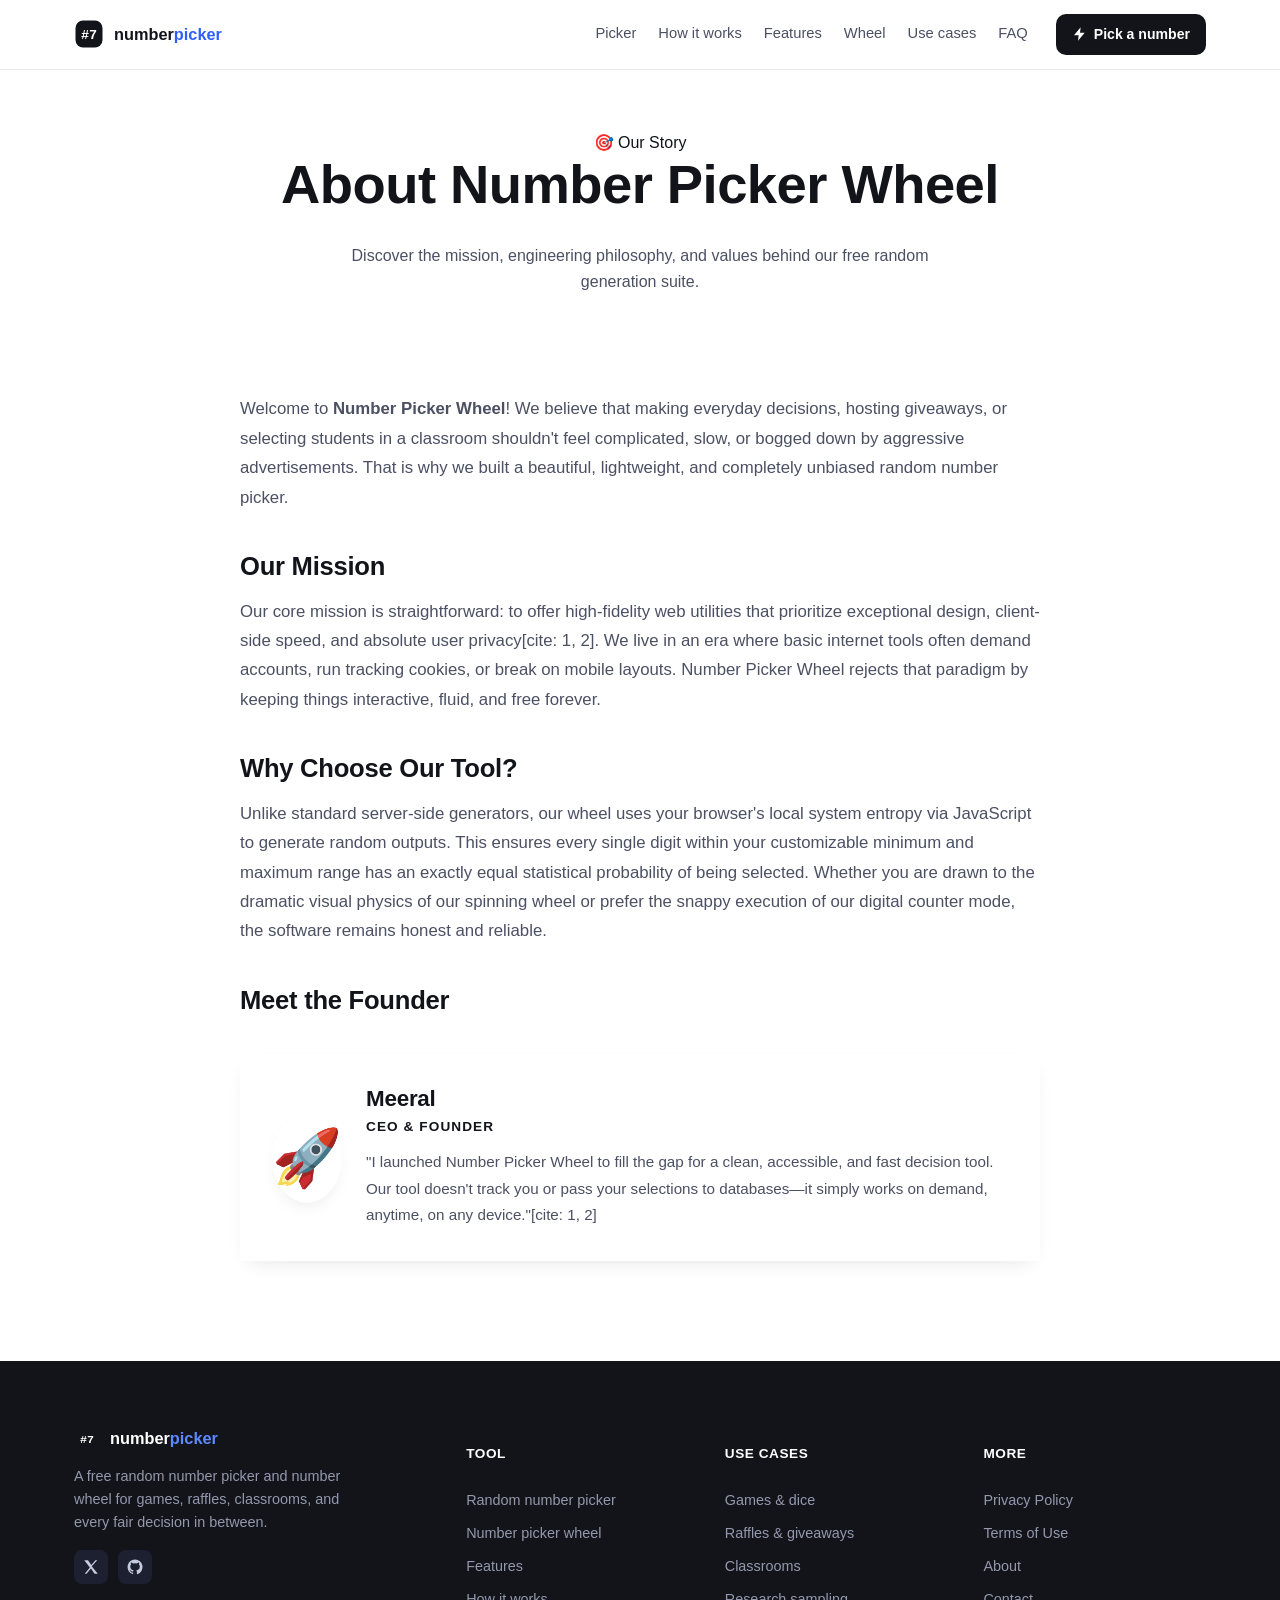
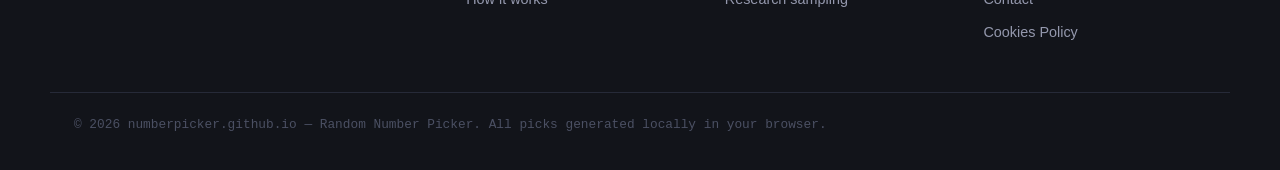
==== commit db453ae3: "Update about.html" ====
--- a/about.html
+++ b/about.html
@@ -93,13 +93,13 @@
 ═══════════════════════════════════════════════════════ -->
 <div class="container">
   <article class="about-page-content">
-    <p>Welcome to <strong>Number Picker Wheel</strong>! We believe that making everyday decisions, hosting giveaways, or selecting students in a classroom shouldn't feel complicated, slow, or bogged down by aggressive advertisements[cite: 1]. That is why we built a beautiful, lightweight, and completely unbiased random number picker[cite: 1].</p>
+    <p>Welcome to <strong>Number Picker Wheel</strong>! We believe that making everyday decisions, hosting giveaways, or selecting students in a classroom shouldn't feel complicated, slow, or bogged down by aggressive advertisements. That is why we built a beautiful, lightweight, and completely unbiased random number picker.</p>
     
     <h2>Our Mission</h2>
-    <p>Our core mission is straightforward: to offer high-fidelity web utilities that prioritize exceptional design, client-side speed, and absolute user privacy[cite: 1, 2]. We live in an era where basic internet tools often demand accounts, run tracking cookies, or break on mobile layouts[cite: 1]. Number Picker Wheel rejects that paradigm by keeping things interactive, fluid, and free forever[cite: 1].</p>
+    <p>Our core mission is straightforward: to offer high-fidelity web utilities that prioritize exceptional design, client-side speed, and absolute user privacy[cite: 1, 2]. We live in an era where basic internet tools often demand accounts, run tracking cookies, or break on mobile layouts. Number Picker Wheel rejects that paradigm by keeping things interactive, fluid, and free forever.</p>
 
     <h2>Why Choose Our Tool?</h2>
-    <p>Unlike standard server-side generators, our wheel uses your browser's local system entropy via JavaScript to generate random outputs[cite: 1]. This ensures every single digit within your customizable minimum and maximum range has an exactly equal statistical probability of being selected[cite: 1]. Whether you are drawn to the dramatic visual physics of our spinning wheel or prefer the snappy execution of our digital counter mode, the software remains honest and reliable[cite: 1].</p>
+    <p>Unlike standard server-side generators, our wheel uses your browser's local system entropy via JavaScript to generate random outputs. This ensures every single digit within your customizable minimum and maximum range has an exactly equal statistical probability of being selected. Whether you are drawn to the dramatic visual physics of our spinning wheel or prefer the snappy execution of our digital counter mode, the software remains honest and reliable.</p>
 
     <h2>Meet the Founder</h2>
     <div class="team-card">
